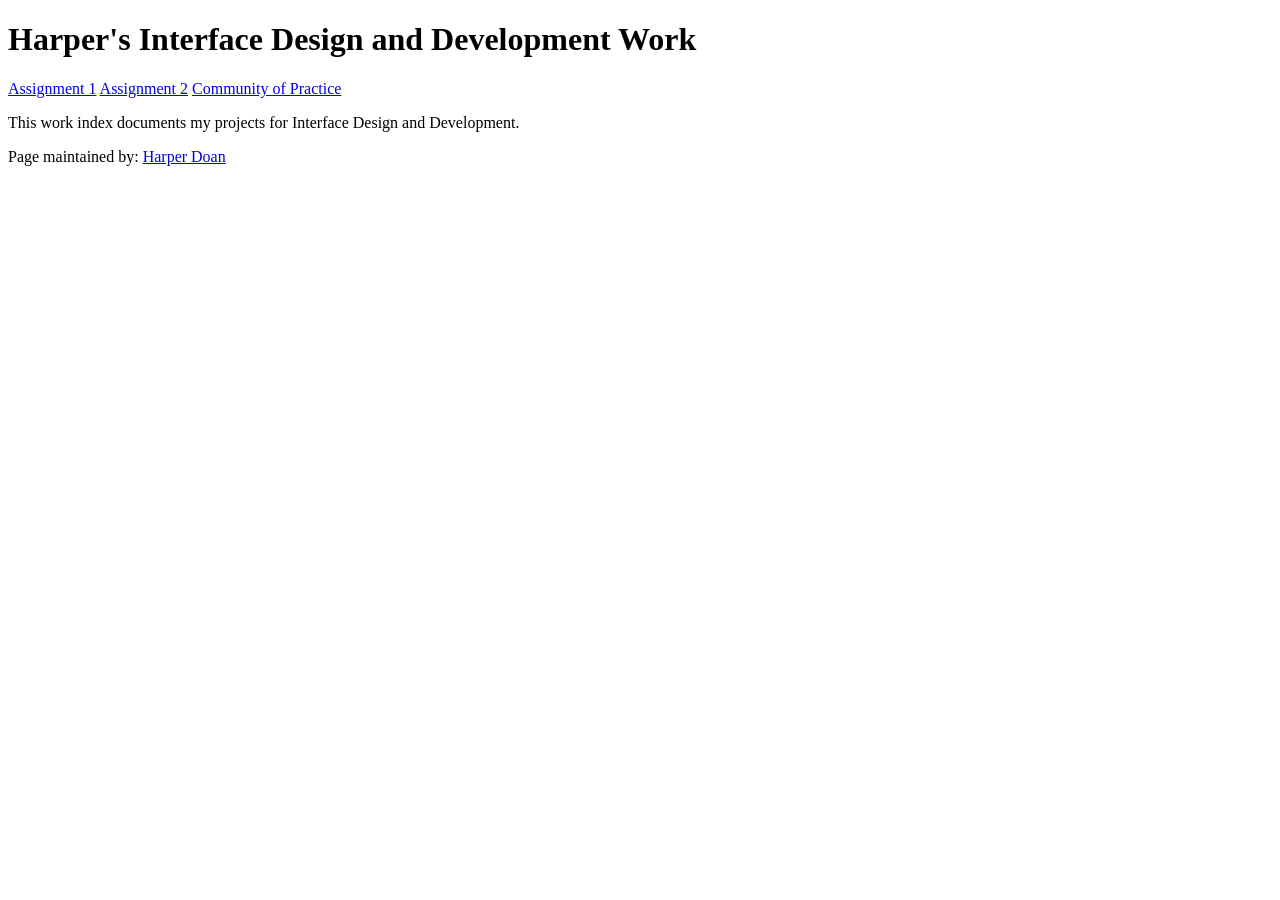
==== index.html @ db98fcb6 "Set up Assignment 2 page Added the Assignment 2 parallel prototype page and linked it from the work " ====
<!doctype html>
<html lang="en">
<head>
    <meta charset="UTF-8">
    <meta name="viewport"
          content="width=device-width, user-scalable=no, initial-scale=1.0, maximum-scale=1.0, minimum-scale=1.0">
    <meta http-equiv="X-UA-Compatible" content="ie=edge">

<!-- !!!!! -->
<!--    change this to refer to your specific page  -->
    <title>Harper's Work Index</title>

<!-- !!!!! -->
<!--  change this to your preferred icon  -->
    <!-- favicon was sourced from favicon.io but the original graphics are copyright 2020 Twitter, Inc
    and other contributors -->
    <!-- They are licensed under CC-BY 4.0 as linked below -->
    <!-- https://creativecommons.org/licenses/by/4.0/ -->
    <link rel="icon" type="image/png" href="./assets/icons/favicon.png">

    <link rel="stylesheet" href="reset.css">
    <link rel="stylesheet" href="style.css">
</head>
<body>

    <header>
<!-- !!!!! -->
<!--    change this to your preferred online name  -->
        <h1>Harper's Interface Design and Development Work</h1>
    </header>

    <div class="mainNavContainer">

        <nav>
            <a href="assignment1.html">Assignment 1</a>  
            <a href="assignment2.html">Assignment 2</a>
            <a href="https://au.miro.com/app/board/u3jVOf5JEwg=/?share_link_id=64603921437" target="_blank">Community of Practice</a>
        </nav>

        <main>
            <section id="intro-section">
                <p> This work index documents my projects for Interface Design and Development.</p>
            </section>
        </main>

        <!-- this is an empty element which helps with spacing -->
        <aside></aside>

    </div>

    <footer>
        <p>
<!-- !!!!! -->
<!--    change this to your preferred online name and update link to refer to your github page  -->
            Page maintained by:
            <a href="https://github.com/harperdoan" target="_blank">
            Harper Doan
            </a>
        </p>
    </footer>
</body>
</html>
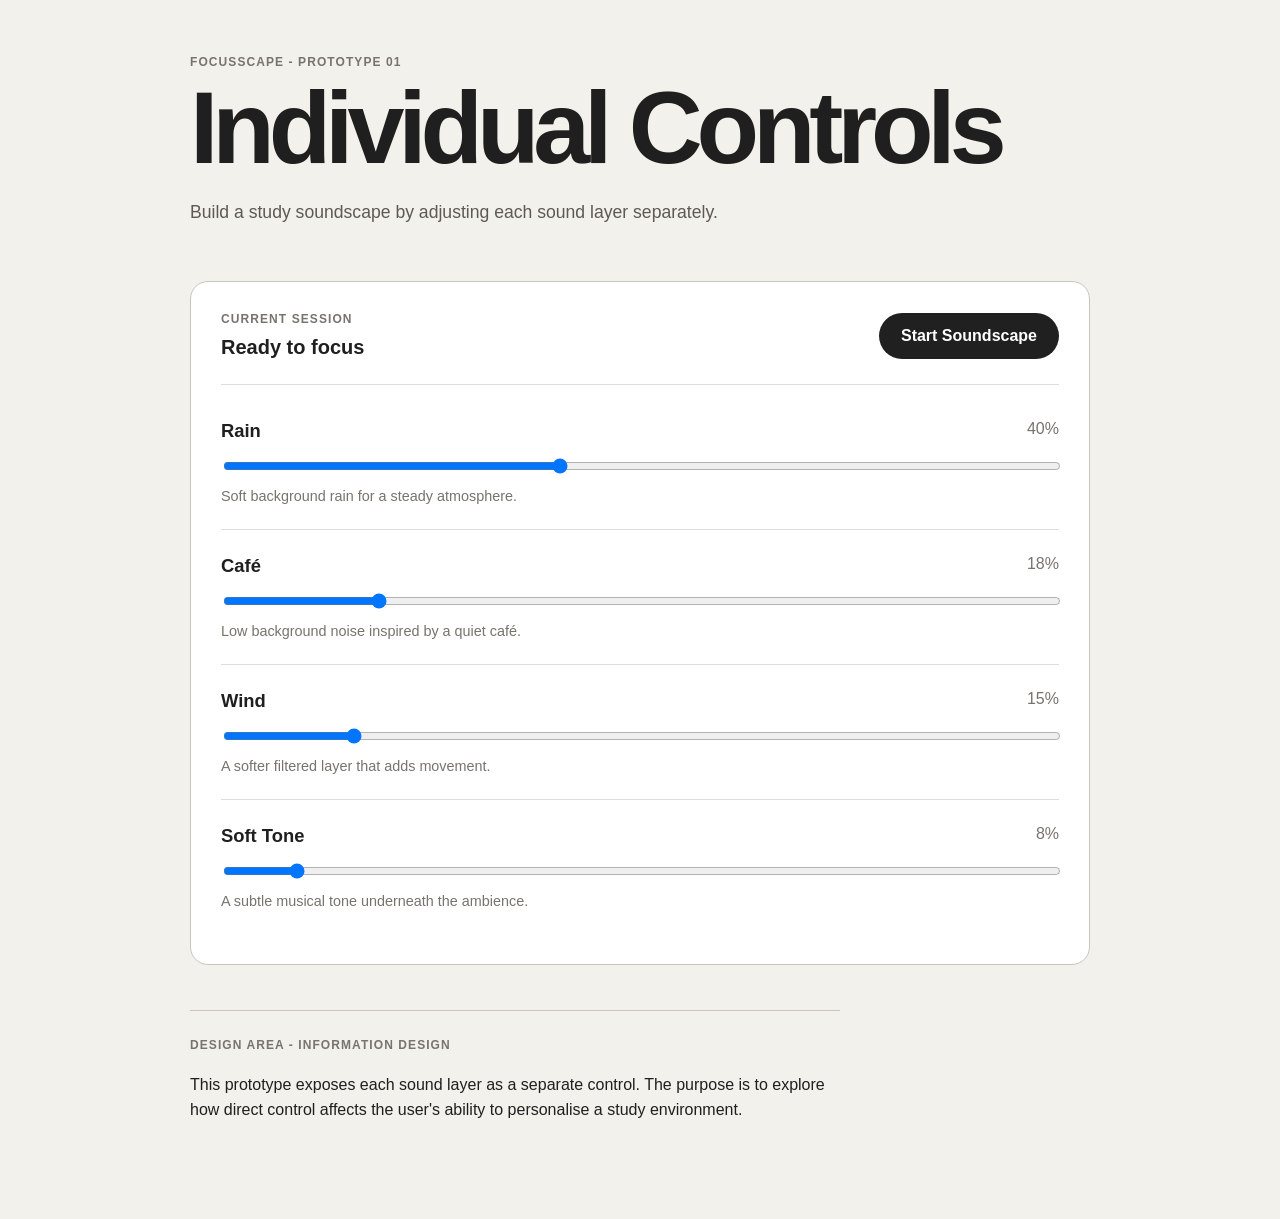
==== commit 6f645bfc: "Build Prototype 01 individual controls Created an interactive FocusScape prototype with separate con" ====
--- a/index.html
+++ b/index.html
@@ -1,62 +1,92 @@
-<!doctype html>
+<!DOCTYPE html>
 <html lang="en">
 <head>
     <meta charset="UTF-8">
-    <meta name="viewport"
-          content="width=device-width, user-scalable=no, initial-scale=1.0, maximum-scale=1.0, minimum-scale=1.0">
-    <meta http-equiv="X-UA-Compatible" content="ie=edge">
+    <meta name="viewport" content="width=device-width, initial-scale=1.0">
 
-<!-- !!!!! -->
-<!--    change this to refer to your specific page  -->
-    <title>Harper's Work Index</title>
+    <title>FocusScape | Individual Controls</title>
 
-<!-- !!!!! -->
-<!--  change this to your preferred icon  -->
-    <!-- favicon was sourced from favicon.io but the original graphics are copyright 2020 Twitter, Inc
-    and other contributors -->
-    <!-- They are licensed under CC-BY 4.0 as linked below -->
-    <!-- https://creativecommons.org/licenses/by/4.0/ -->
-    <link rel="icon" type="image/png" href="./assets/icons/favicon.png">
+    <link rel="icon" type="image/png" href="assets/icons/favicon.png">
+    <link rel="stylesheet" href="reset.css">
+    <link rel="stylesheet" href="prototype.css">
+</head>
 
-    <link rel="stylesheet" href="reset.css">
-    <link rel="stylesheet" href="style.css">
-</head>
 <body>
 
-    <header>
-<!-- !!!!! -->
-<!--    change this to your preferred online name  -->
-        <h1>Harper's Interface Design and Development Work</h1>
-    </header>
+    <main class="prototype">
 
-    <div class="mainNavContainer">
+        <header>
+            <p class="label">FocusScape - Prototype 01</p>
+            <h1>Individual Controls</h1>
+            <p class="intro">
+                Build a study soundscape by adjusting each sound layer separately.
+            </p>
+        </header>
 
-        <nav>
-            <a href="assignment1.html">Assignment 1</a>  
-            <a href="assignment2.html">Assignment 2</a>
-            <a href="https://au.miro.com/app/board/u3jVOf5JEwg=/?share_link_id=64603921437" target="_blank">Community of Practice</a>
-        </nav>
+        <section class="player">
 
-        <main>
-            <section id="intro-section">
-                <p> This work index documents my projects for Interface Design and Development.</p>
-            </section>
-        </main>
+            <div class="status-row">
+                <div>
+                    <p class="small-label">Current session</p>
+                    <p id="status">Ready to focus</p>
+                </div>
 
-        <!-- this is an empty element which helps with spacing -->
-        <aside></aside>
+                <button id="playButton">Start Soundscape</button>
+            </div>
 
-    </div>
+            <div class="controls">
 
-    <footer>
-        <p>
-<!-- !!!!! -->
-<!--    change this to your preferred online name and update link to refer to your github page  -->
-            Page maintained by:
-            <a href="https://github.com/harperdoan" target="_blank">
-            Harper Doan
-            </a>
-        </p>
-    </footer>
+                <div class="sound-control">
+                    <div class="control-heading">
+                        <label for="rain">Rain</label>
+                        <span id="rainValue">40%</span>
+                    </div>
+                    <input id="rain" type="range" min="0" max="100" value="40">
+                    <p>Soft background rain for a steady atmosphere.</p>
+                </div>
+
+                <div class="sound-control">
+                    <div class="control-heading">
+                        <label for="cafe">Café</label>
+                        <span id="cafeValue">18%</span>
+                    </div>
+                    <input id="cafe" type="range" min="0" max="100" value="18">
+                    <p>Low background noise inspired by a quiet café.</p>
+                </div>
+
+                <div class="sound-control">
+                    <div class="control-heading">
+                        <label for="wind">Wind</label>
+                        <span id="windValue">15%</span>
+                    </div>
+                    <input id="wind" type="range" min="0" max="100" value="15">
+                    <p>A softer filtered layer that adds movement.</p>
+                </div>
+
+                <div class="sound-control">
+                    <div class="control-heading">
+                        <label for="tone">Soft Tone</label>
+                        <span id="toneValue">8%</span>
+                    </div>
+                    <input id="tone" type="range" min="0" max="100" value="8">
+                    <p>A subtle musical tone underneath the ambience.</p>
+                </div>
+
+            </div>
+
+        </section>
+
+        <section class="prototype-note">
+            <p class="small-label">Design Area - Information Design</p>
+            <p>
+                This prototype exposes each sound layer as a separate control.
+                The purpose is to explore how direct control affects the user's
+                ability to personalise a study environment.
+            </p>
+        </section>
+
+    </main>
+
+    <script src="prototype.js"></script>
 </body>
 </html>
--- a/prototype.css
+++ b/prototype.css
@@ -0,0 +1,142 @@
+* {
+    box-sizing: border-box;
+}
+
+body {
+    margin: 0;
+    min-height: 100vh;
+    background: #f3f1eb;
+    color: #1f1f1f;
+    font-family: Arial, Helvetica, sans-serif;
+}
+
+.prototype {
+    width: min(900px, calc(100% - 40px));
+    margin: 0 auto;
+    padding: 55px 0 80px;
+}
+
+header {
+    margin-bottom: 55px;
+}
+
+.label,
+.small-label {
+    margin: 0 0 10px;
+    font-size: 0.75rem;
+    font-weight: 700;
+    letter-spacing: 0.09em;
+    text-transform: uppercase;
+    color: #77736d;
+}
+
+h1 {
+    margin: 0;
+    font-size: clamp(3rem, 8vw, 6.5rem);
+    line-height: 0.95;
+    letter-spacing: -0.06em;
+}
+
+.intro {
+    max-width: 580px;
+    margin-top: 22px;
+    font-size: 1.1rem;
+    line-height: 1.6;
+    color: #5d5954;
+}
+
+.player {
+    padding: 30px;
+    border: 1px solid #c9c5bc;
+    border-radius: 18px;
+    background: #ffffff;
+}
+
+.status-row {
+    display: flex;
+    align-items: center;
+    justify-content: space-between;
+    gap: 20px;
+    padding-bottom: 25px;
+    border-bottom: 1px solid #ddddda;
+}
+
+#status {
+    margin: 0;
+    font-size: 1.25rem;
+    font-weight: 700;
+}
+
+button {
+    border: 0;
+    border-radius: 100px;
+    padding: 14px 22px;
+    background: #202020;
+    color: white;
+    font: inherit;
+    font-weight: 700;
+    cursor: pointer;
+}
+
+button:hover {
+    opacity: 0.82;
+}
+
+.controls {
+    margin-top: 10px;
+}
+
+.sound-control {
+    padding: 25px 0;
+    border-bottom: 1px solid #ddddda;
+}
+
+.sound-control:last-child {
+    border-bottom: 0;
+}
+
+.control-heading {
+    display: flex;
+    justify-content: space-between;
+    gap: 20px;
+    margin-bottom: 14px;
+}
+
+.control-heading label {
+    font-size: 1.15rem;
+    font-weight: 700;
+}
+
+.control-heading span {
+    color: #77736d;
+}
+
+input[type="range"] {
+    width: 100%;
+    cursor: pointer;
+}
+
+.sound-control > p {
+    margin: 10px 0 0;
+    color: #77736d;
+    font-size: 0.9rem;
+}
+
+.prototype-note {
+    max-width: 650px;
+    margin-top: 45px;
+    padding-top: 25px;
+    border-top: 1px solid #c9c5bc;
+    line-height: 1.6;
+}
+
+@media (max-width: 600px) {
+    .status-row {
+        align-items: flex-start;
+        flex-direction: column;
+    }
+
+    button {
+        width: 100%;
+    }
+}
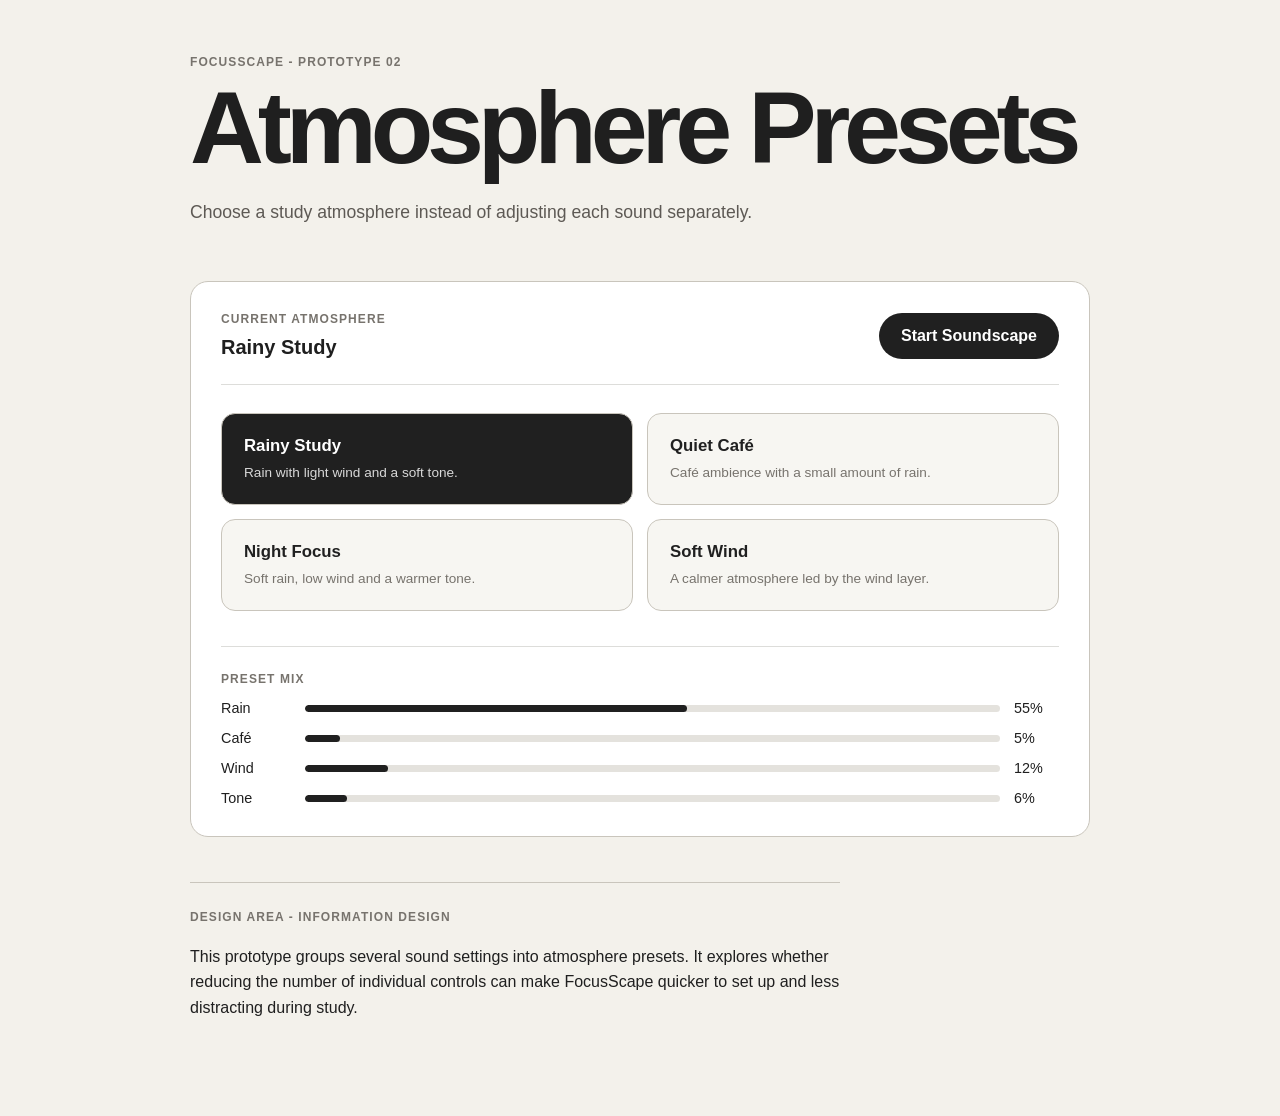
==== commit 782ee31b: "Build Prototype 02 atmosphere presets Explored preset-based controls as an alternative to adjusting " ====
--- a/index.html
+++ b/index.html
@@ -4,7 +4,7 @@
     <meta charset="UTF-8">
     <meta name="viewport" content="width=device-width, initial-scale=1.0">
 
-    <title>FocusScape | Individual Controls</title>
+    <title>FocusScape | Atmosphere Presets</title>
 
     <link rel="icon" type="image/png" href="assets/icons/favicon.png">
     <link rel="stylesheet" href="reset.css">
@@ -16,60 +16,106 @@
     <main class="prototype">
 
         <header>
-            <p class="label">FocusScape - Prototype 01</p>
-            <h1>Individual Controls</h1>
+            <p class="label">FocusScape - Prototype 02</p>
+
+            <h1>Atmosphere Presets</h1>
+
             <p class="intro">
-                Build a study soundscape by adjusting each sound layer separately.
+                Choose a study atmosphere instead of adjusting each sound separately.
             </p>
         </header>
 
         <section class="player">
 
             <div class="status-row">
+
                 <div>
-                    <p class="small-label">Current session</p>
-                    <p id="status">Ready to focus</p>
+                    <p class="small-label">Current atmosphere</p>
+                    <p id="status">Rainy Study</p>
                 </div>
 
-                <button id="playButton">Start Soundscape</button>
+                <button id="playButton">
+                    Start Soundscape
+                </button>
+
             </div>
 
-            <div class="controls">
+            <div class="preset-grid">
 
-                <div class="sound-control">
-                    <div class="control-heading">
-                        <label for="rain">Rain</label>
-                        <span id="rainValue">40%</span>
+                <button class="preset-button active" data-preset="rainy">
+                    <strong>Rainy Study</strong>
+                    <span>
+                        Rain with light wind and a soft tone.
+                    </span>
+                </button>
+
+                <button class="preset-button" data-preset="cafe">
+                    <strong>Quiet Café</strong>
+                    <span>
+                        Café ambience with a small amount of rain.
+                    </span>
+                </button>
+
+                <button class="preset-button" data-preset="night">
+                    <strong>Night Focus</strong>
+                    <span>
+                        Soft rain, low wind and a warmer tone.
+                    </span>
+                </button>
+
+                <button class="preset-button" data-preset="wind">
+                    <strong>Soft Wind</strong>
+                    <span>
+                        A calmer atmosphere led by the wind layer.
+                    </span>
+                </button>
+
+            </div>
+
+            <div class="mix-readout">
+
+                <p class="small-label">
+                    Preset mix
+                </p>
+
+                <div class="mix-row">
+                    <span>Rain</span>
+
+                    <div class="meter">
+                        <div id="rainMeter" class="meter-fill"></div>
                     </div>
-                    <input id="rain" type="range" min="0" max="100" value="40">
-                    <p>Soft background rain for a steady atmosphere.</p>
+
+                    <span id="rainValue">55%</span>
                 </div>
 
-                <div class="sound-control">
-                    <div class="control-heading">
-                        <label for="cafe">Café</label>
-                        <span id="cafeValue">18%</span>
+                <div class="mix-row">
+                    <span>Café</span>
+
+                    <div class="meter">
+                        <div id="cafeMeter" class="meter-fill"></div>
                     </div>
-                    <input id="cafe" type="range" min="0" max="100" value="18">
-                    <p>Low background noise inspired by a quiet café.</p>
+
+                    <span id="cafeValue">5%</span>
                 </div>
 
-                <div class="sound-control">
-                    <div class="control-heading">
-                        <label for="wind">Wind</label>
-                        <span id="windValue">15%</span>
+                <div class="mix-row">
+                    <span>Wind</span>
+
+                    <div class="meter">
+                        <div id="windMeter" class="meter-fill"></div>
                     </div>
-                    <input id="wind" type="range" min="0" max="100" value="15">
-                    <p>A softer filtered layer that adds movement.</p>
+
+                    <span id="windValue">12%</span>
                 </div>
 
-                <div class="sound-control">
-                    <div class="control-heading">
-                        <label for="tone">Soft Tone</label>
-                        <span id="toneValue">8%</span>
+                <div class="mix-row">
+                    <span>Tone</span>
+
+                    <div class="meter">
+                        <div id="toneMeter" class="meter-fill"></div>
                     </div>
-                    <input id="tone" type="range" min="0" max="100" value="8">
-                    <p>A subtle musical tone underneath the ambience.</p>
+
+                    <span id="toneValue">6%</span>
                 </div>
 
             </div>
@@ -77,16 +123,22 @@
         </section>
 
         <section class="prototype-note">
-            <p class="small-label">Design Area - Information Design</p>
+
+            <p class="small-label">
+                Design Area - Information Design
+            </p>
+
             <p>
-                This prototype exposes each sound layer as a separate control.
-                The purpose is to explore how direct control affects the user's
-                ability to personalise a study environment.
+                This prototype groups several sound settings into atmosphere presets.
+                It explores whether reducing the number of individual controls can make
+                FocusScape quicker to set up and less distracting during study.
             </p>
+
         </section>
 
     </main>
 
     <script src="prototype.js"></script>
+
 </body>
 </html>
--- a/prototype.css
+++ b/prototype.css
@@ -69,57 +69,92 @@
 
 button {
     border: 0;
-    border-radius: 100px;
-    padding: 14px 22px;
-    background: #202020;
-    color: white;
     font: inherit;
-    font-weight: 700;
     cursor: pointer;
 }
 
-button:hover {
+#playButton {
+    padding: 14px 22px;
+    border-radius: 100px;
+    background: #202020;
+    color: #ffffff;
+    font-weight: 700;
+}
+
+#playButton:hover {
     opacity: 0.82;
 }
 
-.controls {
-    margin-top: 10px;
+.preset-grid {
+    display: grid;
+    grid-template-columns: repeat(2, 1fr);
+    gap: 14px;
+    margin-top: 28px;
 }
 
-.sound-control {
-    padding: 25px 0;
-    border-bottom: 1px solid #ddddda;
+.preset-button {
+    display: flex;
+    flex-direction: column;
+    align-items: flex-start;
+    gap: 7px;
+    padding: 22px;
+    border: 1px solid #c9c5bc;
+    border-radius: 14px;
+    background: #f7f6f2;
+    color: #202020;
+    text-align: left;
 }
 
-.sound-control:last-child {
-    border-bottom: 0;
+.preset-button strong {
+    font-size: 1.05rem;
 }
 
-.control-heading {
-    display: flex;
-    justify-content: space-between;
-    gap: 20px;
-    margin-bottom: 14px;
+.preset-button span {
+    color: #77736d;
+    font-size: 0.85rem;
+    line-height: 1.4;
 }
 
-.control-heading label {
-    font-size: 1.15rem;
-    font-weight: 700;
+.preset-button:hover {
+    background: #eceae4;
 }
 
-.control-heading span {
-    color: #77736d;
+.preset-button.active {
+    background: #202020;
+    color: #ffffff;
 }
 
-input[type="range"] {
-    width: 100%;
-    cursor: pointer;
+.preset-button.active span {
+    color: #d8d8d8;
 }
 
-.sound-control > p {
-    margin: 10px 0 0;
-    color: #77736d;
+.mix-readout {
+    margin-top: 35px;
+    padding-top: 25px;
+    border-top: 1px solid #ddddda;
+}
+
+.mix-row {
+    display: grid;
+    grid-template-columns: 70px 1fr 45px;
+    align-items: center;
+    gap: 14px;
+    margin-top: 14px;
     font-size: 0.9rem;
+}
+
+.meter {
+    height: 7px;
+    overflow: hidden;
+    border-radius: 20px;
+    background: #e4e2dd;
+}
+
+.meter-fill {
+    height: 100%;
+    border-radius: 20px;
+    background: #202020;
+    transition: width 0.3s ease;
 }
 
 .prototype-note {
@@ -131,12 +166,21 @@
 }
 
 @media (max-width: 600px) {
+
     .status-row {
         align-items: flex-start;
         flex-direction: column;
     }
 
-    button {
+    #playButton {
         width: 100%;
     }
+
+    .preset-grid {
+        grid-template-columns: 1fr;
+    }
+
+    .mix-row {
+        grid-template-columns: 55px 1fr 40px;
+    }
 }
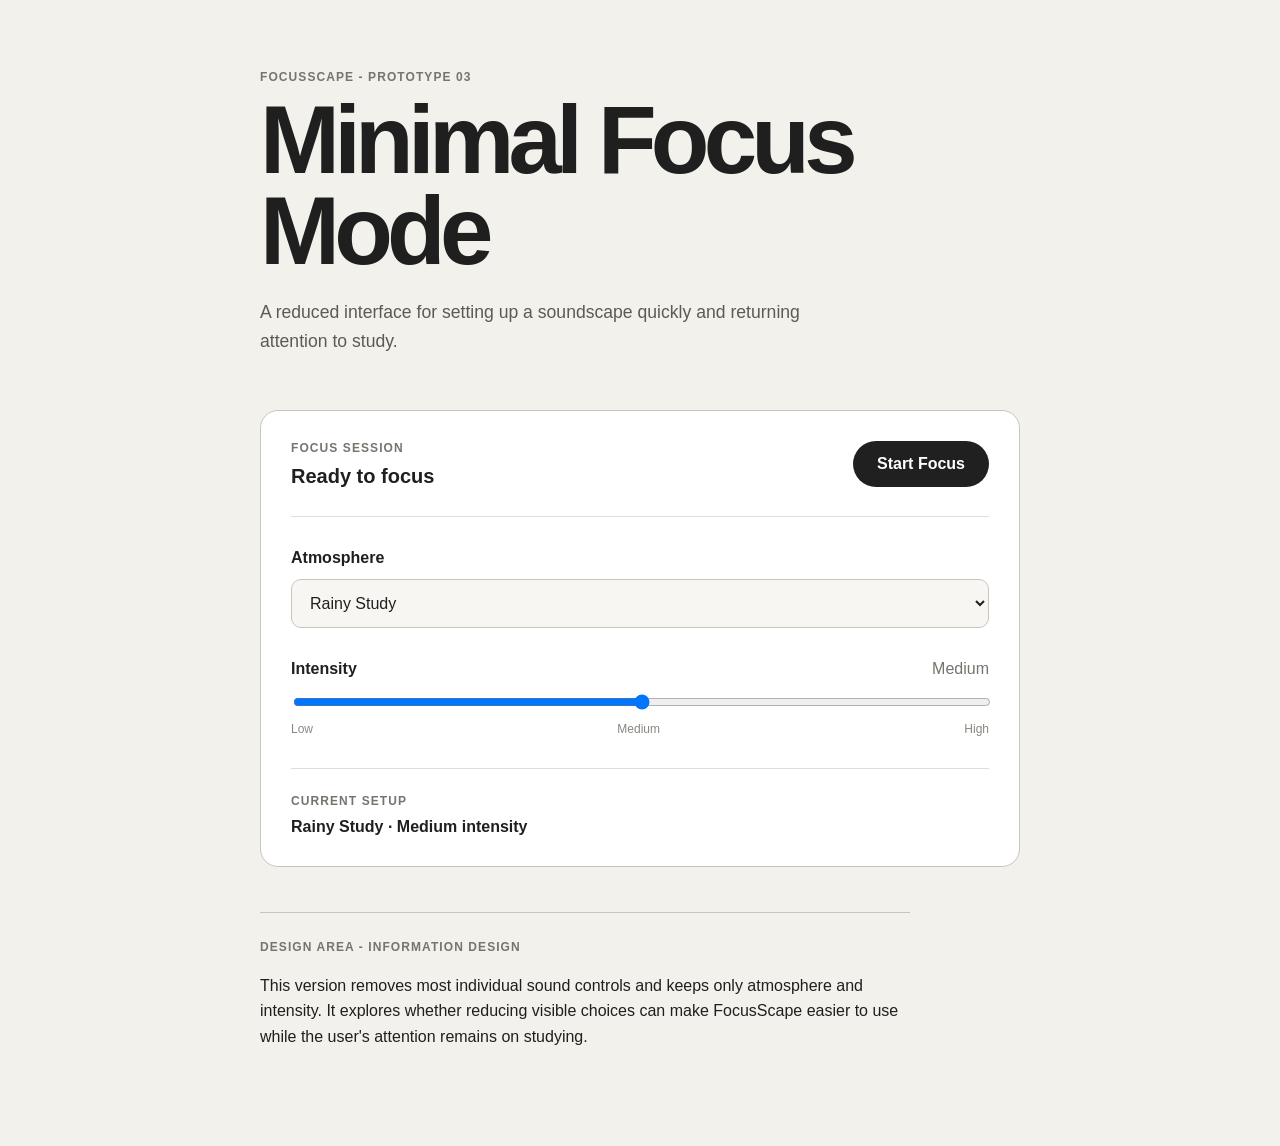
==== commit 3d37c593: "Build Prototype 03 minimal focus mode Explored a reduced interface with only atmosphere and intensit" ====
--- a/index.html
+++ b/index.html
@@ -4,7 +4,7 @@
     <meta charset="UTF-8">
     <meta name="viewport" content="width=device-width, initial-scale=1.0">
 
-    <title>FocusScape | Atmosphere Presets</title>
+    <title>FocusScape | Minimal Focus Mode</title>
 
     <link rel="icon" type="image/png" href="assets/icons/favicon.png">
     <link rel="stylesheet" href="reset.css">
@@ -16,111 +16,96 @@
     <main class="prototype">
 
         <header>
-            <p class="label">FocusScape - Prototype 02</p>
+            <p class="label">FocusScape - Prototype 03</p>
 
-            <h1>Atmosphere Presets</h1>
+            <h1>Minimal Focus Mode</h1>
 
             <p class="intro">
-                Choose a study atmosphere instead of adjusting each sound separately.
+                A reduced interface for setting up a soundscape quickly and
+                returning attention to study.
             </p>
         </header>
 
+
         <section class="player">
 
-            <div class="status-row">
+            <div class="session-status">
 
                 <div>
-                    <p class="small-label">Current atmosphere</p>
-                    <p id="status">Rainy Study</p>
+                    <p class="small-label">Focus session</p>
+                    <p id="status">Ready to focus</p>
                 </div>
 
                 <button id="playButton">
-                    Start Soundscape
+                    Start Focus
                 </button>
 
             </div>
 
-            <div class="preset-grid">
 
-                <button class="preset-button active" data-preset="rainy">
-                    <strong>Rainy Study</strong>
-                    <span>
-                        Rain with light wind and a soft tone.
-                    </span>
-                </button>
+            <div class="minimal-controls">
 
-                <button class="preset-button" data-preset="cafe">
-                    <strong>Quiet Café</strong>
-                    <span>
-                        Café ambience with a small amount of rain.
-                    </span>
-                </button>
+                <div class="control-group">
 
-                <button class="preset-button" data-preset="night">
-                    <strong>Night Focus</strong>
-                    <span>
-                        Soft rain, low wind and a warmer tone.
-                    </span>
-                </button>
+                    <label for="atmosphere">
+                        Atmosphere
+                    </label>
 
-                <button class="preset-button" data-preset="wind">
-                    <strong>Soft Wind</strong>
-                    <span>
-                        A calmer atmosphere led by the wind layer.
-                    </span>
-                </button>
+                    <select id="atmosphere">
+                        <option value="rainy">Rainy Study</option>
+                        <option value="cafe">Quiet Café</option>
+                        <option value="wind">Soft Wind</option>
+                    </select>
 
-            </div>
+                </div>
 
-            <div class="mix-readout">
 
-                <p class="small-label">
-                    Preset mix
-                </p>
+                <div class="control-group">
 
-                <div class="mix-row">
-                    <span>Rain</span>
+                    <div class="control-heading">
+                        <label for="intensity">
+                            Intensity
+                        </label>
 
-                    <div class="meter">
-                        <div id="rainMeter" class="meter-fill"></div>
+                        <span id="intensityValue">
+                            Medium
+                        </span>
                     </div>
 
-                    <span id="rainValue">55%</span>
-                </div>
+                    <input
+                        id="intensity"
+                        type="range"
+                        min="1"
+                        max="3"
+                        value="2"
+                        step="1"
+                    >
 
-                <div class="mix-row">
-                    <span>Café</span>
-
-                    <div class="meter">
-                        <div id="cafeMeter" class="meter-fill"></div>
+                    <div class="range-labels">
+                        <span>Low</span>
+                        <span>Medium</span>
+                        <span>High</span>
                     </div>
 
-                    <span id="cafeValue">5%</span>
-                </div>
-
-                <div class="mix-row">
-                    <span>Wind</span>
-
-                    <div class="meter">
-                        <div id="windMeter" class="meter-fill"></div>
-                    </div>
-
-                    <span id="windValue">12%</span>
-                </div>
-
-                <div class="mix-row">
-                    <span>Tone</span>
-
-                    <div class="meter">
-                        <div id="toneMeter" class="meter-fill"></div>
-                    </div>
-
-                    <span id="toneValue">6%</span>
                 </div>
 
             </div>
 
+
+            <div class="summary">
+
+                <p class="small-label">
+                    Current setup
+                </p>
+
+                <p id="setupSummary">
+                    Rainy Study · Medium intensity
+                </p>
+
+            </div>
+
         </section>
+
 
         <section class="prototype-note">
 
@@ -129,15 +114,17 @@
             </p>
 
             <p>
-                This prototype groups several sound settings into atmosphere presets.
-                It explores whether reducing the number of individual controls can make
-                FocusScape quicker to set up and less distracting during study.
+                This version removes most individual sound controls and keeps
+                only atmosphere and intensity. It explores whether reducing
+                visible choices can make FocusScape easier to use while the
+                user's attention remains on studying.
             </p>
 
         </section>
 
     </main>
 
+
     <script src="prototype.js"></script>
 
 </body>
--- a/prototype.css
+++ b/prototype.css
@@ -11,9 +11,9 @@
 }
 
 .prototype {
-    width: min(900px, calc(100% - 40px));
+    width: min(760px, calc(100% - 40px));
     margin: 0 auto;
-    padding: 55px 0 80px;
+    padding: 70px 0 80px;
 }
 
 header {
@@ -32,7 +32,8 @@
 
 h1 {
     margin: 0;
-    font-size: clamp(3rem, 8vw, 6.5rem);
+    max-width: 700px;
+    font-size: clamp(3rem, 8vw, 6rem);
     line-height: 0.95;
     letter-spacing: -0.06em;
 }
@@ -52,12 +53,12 @@
     background: #ffffff;
 }
 
-.status-row {
+.session-status {
     display: flex;
     align-items: center;
     justify-content: space-between;
     gap: 20px;
-    padding-bottom: 25px;
+    padding-bottom: 28px;
     border-bottom: 1px solid #ddddda;
 }
 
@@ -67,14 +68,19 @@
     font-weight: 700;
 }
 
+button,
+select,
+input {
+    font: inherit;
+}
+
 button {
     border: 0;
-    font: inherit;
     cursor: pointer;
 }
 
 #playButton {
-    padding: 14px 22px;
+    padding: 14px 24px;
     border-radius: 100px;
     background: #202020;
     color: #ffffff;
@@ -85,76 +91,61 @@
     opacity: 0.82;
 }
 
-.preset-grid {
+.minimal-controls {
     display: grid;
-    grid-template-columns: repeat(2, 1fr);
-    gap: 14px;
-    margin-top: 28px;
+    gap: 32px;
+    padding: 32px 0;
 }
 
-.preset-button {
-    display: flex;
-    flex-direction: column;
-    align-items: flex-start;
-    gap: 7px;
-    padding: 22px;
+.control-group > label,
+.control-heading label {
+    font-size: 1rem;
+    font-weight: 700;
+}
+
+select {
+    width: 100%;
+    margin-top: 12px;
+    padding: 14px;
     border: 1px solid #c9c5bc;
-    border-radius: 14px;
+    border-radius: 10px;
     background: #f7f6f2;
     color: #202020;
-    text-align: left;
 }
 
-.preset-button strong {
-    font-size: 1.05rem;
+.control-heading {
+    display: flex;
+    justify-content: space-between;
+    gap: 20px;
+    margin-bottom: 14px;
 }
 
-.preset-button span {
+#intensityValue {
     color: #77736d;
-    font-size: 0.85rem;
-    line-height: 1.4;
 }
 
-.preset-button:hover {
-    background: #eceae4;
+input[type="range"] {
+    width: 100%;
+    cursor: pointer;
 }
 
-.preset-button.active {
-    background: #202020;
-    color: #ffffff;
+.range-labels {
+    display: flex;
+    justify-content: space-between;
+    margin-top: 8px;
+    font-size: 0.75rem;
+    color: #8b8780;
 }
 
-.preset-button.active span {
-    color: #d8d8d8;
-}
-
-.mix-readout {
-    margin-top: 35px;
+.summary {
     padding-top: 25px;
     border-top: 1px solid #ddddda;
 }
 
-.mix-row {
-    display: grid;
-    grid-template-columns: 70px 1fr 45px;
-    align-items: center;
-    gap: 14px;
-    margin-top: 14px;
-    font-size: 0.9rem;
-}
-
-.meter {
-    height: 7px;
-    overflow: hidden;
-    border-radius: 20px;
-    background: #e4e2dd;
-}
-
-.meter-fill {
-    height: 100%;
-    border-radius: 20px;
-    background: #202020;
-    transition: width 0.3s ease;
+#setupSummary {
+    margin: 0;
+    font-size: 1rem;
+    font-weight: 700;
 }
 
 .prototype-note {
@@ -167,7 +158,11 @@
 
 @media (max-width: 600px) {
 
-    .status-row {
+    .prototype {
+        padding-top: 45px;
+    }
+
+    .session-status {
         align-items: flex-start;
         flex-direction: column;
     }
@@ -175,12 +170,4 @@
     #playButton {
         width: 100%;
     }
-
-    .preset-grid {
-        grid-template-columns: 1fr;
-    }
-
-    .mix-row {
-        grid-template-columns: 55px 1fr 40px;
-    }
 }
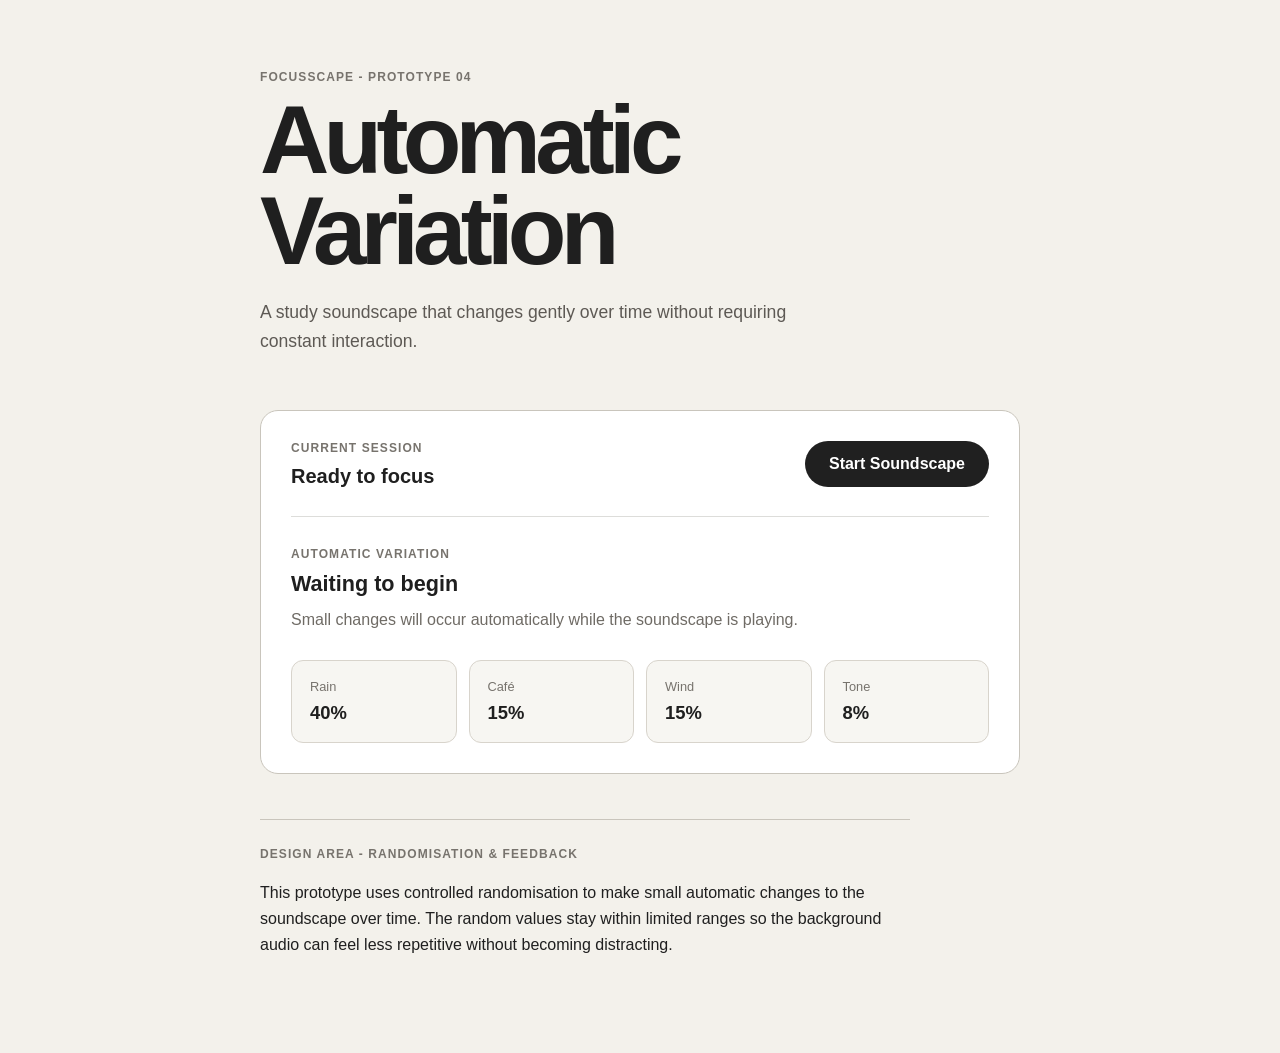
==== commit 8d6b2a49: "Build Prototype 04 automatic variation Explored controlled automatic sound changes using Math.random" ====
--- a/index.html
+++ b/index.html
@@ -4,7 +4,7 @@
     <meta charset="UTF-8">
     <meta name="viewport" content="width=device-width, initial-scale=1.0">
 
-    <title>FocusScape | Minimal Focus Mode</title>
+    <title>FocusScape | Automatic Variation</title>
 
     <link rel="icon" type="image/png" href="assets/icons/favicon.png">
     <link rel="stylesheet" href="reset.css">
@@ -16,13 +16,13 @@
     <main class="prototype">
 
         <header>
-            <p class="label">FocusScape - Prototype 03</p>
+            <p class="label">FocusScape - Prototype 04</p>
 
-            <h1>Minimal Focus Mode</h1>
+            <h1>Automatic Variation</h1>
 
             <p class="intro">
-                A reduced interface for setting up a soundscape quickly and
-                returning attention to study.
+                A study soundscape that changes gently over time without
+                requiring constant interaction.
             </p>
         </header>
 
@@ -32,75 +32,54 @@
             <div class="session-status">
 
                 <div>
-                    <p class="small-label">Focus session</p>
+                    <p class="small-label">Current session</p>
                     <p id="status">Ready to focus</p>
                 </div>
 
                 <button id="playButton">
-                    Start Focus
+                    Start Soundscape
                 </button>
 
             </div>
 
 
-            <div class="minimal-controls">
+            <div class="variation-panel">
 
-                <div class="control-group">
+                <p class="small-label">
+                    Automatic variation
+                </p>
 
-                    <label for="atmosphere">
-                        Atmosphere
-                    </label>
+                <p class="variation-title" id="variationTitle">
+                    Waiting to begin
+                </p>
 
-                    <select id="atmosphere">
-                        <option value="rainy">Rainy Study</option>
-                        <option value="cafe">Quiet Café</option>
-                        <option value="wind">Soft Wind</option>
-                    </select>
+                <p class="variation-text" id="variationText">
+                    Small changes will occur automatically while the soundscape is playing.
+                </p>
 
-                </div>
+                <div class="mix-grid">
 
-
-                <div class="control-group">
-
-                    <div class="control-heading">
-                        <label for="intensity">
-                            Intensity
-                        </label>
-
-                        <span id="intensityValue">
-                            Medium
-                        </span>
+                    <div class="mix-item">
+                        <span>Rain</span>
+                        <strong id="rainValue">40%</strong>
                     </div>
 
-                    <input
-                        id="intensity"
-                        type="range"
-                        min="1"
-                        max="3"
-                        value="2"
-                        step="1"
-                    >
+                    <div class="mix-item">
+                        <span>Café</span>
+                        <strong id="cafeValue">15%</strong>
+                    </div>
 
-                    <div class="range-labels">
-                        <span>Low</span>
-                        <span>Medium</span>
-                        <span>High</span>
+                    <div class="mix-item">
+                        <span>Wind</span>
+                        <strong id="windValue">15%</strong>
+                    </div>
+
+                    <div class="mix-item">
+                        <span>Tone</span>
+                        <strong id="toneValue">8%</strong>
                     </div>
 
                 </div>
-
-            </div>
-
-
-            <div class="summary">
-
-                <p class="small-label">
-                    Current setup
-                </p>
-
-                <p id="setupSummary">
-                    Rainy Study · Medium intensity
-                </p>
 
             </div>
 
@@ -110,14 +89,14 @@
         <section class="prototype-note">
 
             <p class="small-label">
-                Design Area - Information Design
+                Design Area - Randomisation & Feedback
             </p>
 
             <p>
-                This version removes most individual sound controls and keeps
-                only atmosphere and intensity. It explores whether reducing
-                visible choices can make FocusScape easier to use while the
-                user's attention remains on studying.
+                This prototype uses controlled randomisation to make small
+                automatic changes to the soundscape over time. The random
+                values stay within limited ranges so the background audio can
+                feel less repetitive without becoming distracting.
             </p>
 
         </section>
--- a/prototype.css
+++ b/prototype.css
@@ -68,14 +68,9 @@
     font-weight: 700;
 }
 
-button,
-select,
-input {
-    font: inherit;
-}
-
 button {
     border: 0;
+    font: inherit;
     cursor: pointer;
 }
 
@@ -91,61 +86,46 @@
     opacity: 0.82;
 }
 
-.minimal-controls {
-    display: grid;
-    gap: 32px;
-    padding: 32px 0;
+.variation-panel {
+    padding-top: 30px;
 }
 
-.control-group > label,
-.control-heading label {
-    font-size: 1rem;
+.variation-title {
+    margin: 0;
+    font-size: 1.35rem;
     font-weight: 700;
 }
 
-select {
-    width: 100%;
-    margin-top: 12px;
-    padding: 14px;
-    border: 1px solid #c9c5bc;
-    border-radius: 10px;
-    background: #f7f6f2;
-    color: #202020;
+.variation-text {
+    max-width: 560px;
+    margin: 10px 0 0;
+    color: #6f6b65;
+    line-height: 1.6;
 }
 
-.control-heading {
-    display: flex;
-    justify-content: space-between;
-    gap: 20px;
-    margin-bottom: 14px;
+.mix-grid {
+    display: grid;
+    grid-template-columns: repeat(4, 1fr);
+    gap: 12px;
+    margin-top: 28px;
 }
 
-#intensityValue {
-    color: #77736d;
+.mix-item {
+    padding: 18px;
+    border: 1px solid #d8d4cc;
+    border-radius: 12px;
+    background: #f7f6f2;
 }
 
-input[type="range"] {
-    width: 100%;
-    cursor: pointer;
+.mix-item span {
+    display: block;
+    margin-bottom: 8px;
+    color: #77736d;
+    font-size: 0.8rem;
 }
 
-.range-labels {
-    display: flex;
-    justify-content: space-between;
-    margin-top: 8px;
-    font-size: 0.75rem;
-    color: #8b8780;
-}
-
-.summary {
-    padding-top: 25px;
-    border-top: 1px solid #ddddda;
-}
-
-#setupSummary {
-    margin: 0;
-    font-size: 1rem;
-    font-weight: 700;
+.mix-item strong {
+    font-size: 1.15rem;
 }
 
 .prototype-note {
@@ -170,4 +150,8 @@
     #playButton {
         width: 100%;
     }
+
+    .mix-grid {
+        grid-template-columns: repeat(2, 1fr);
+    }
 }
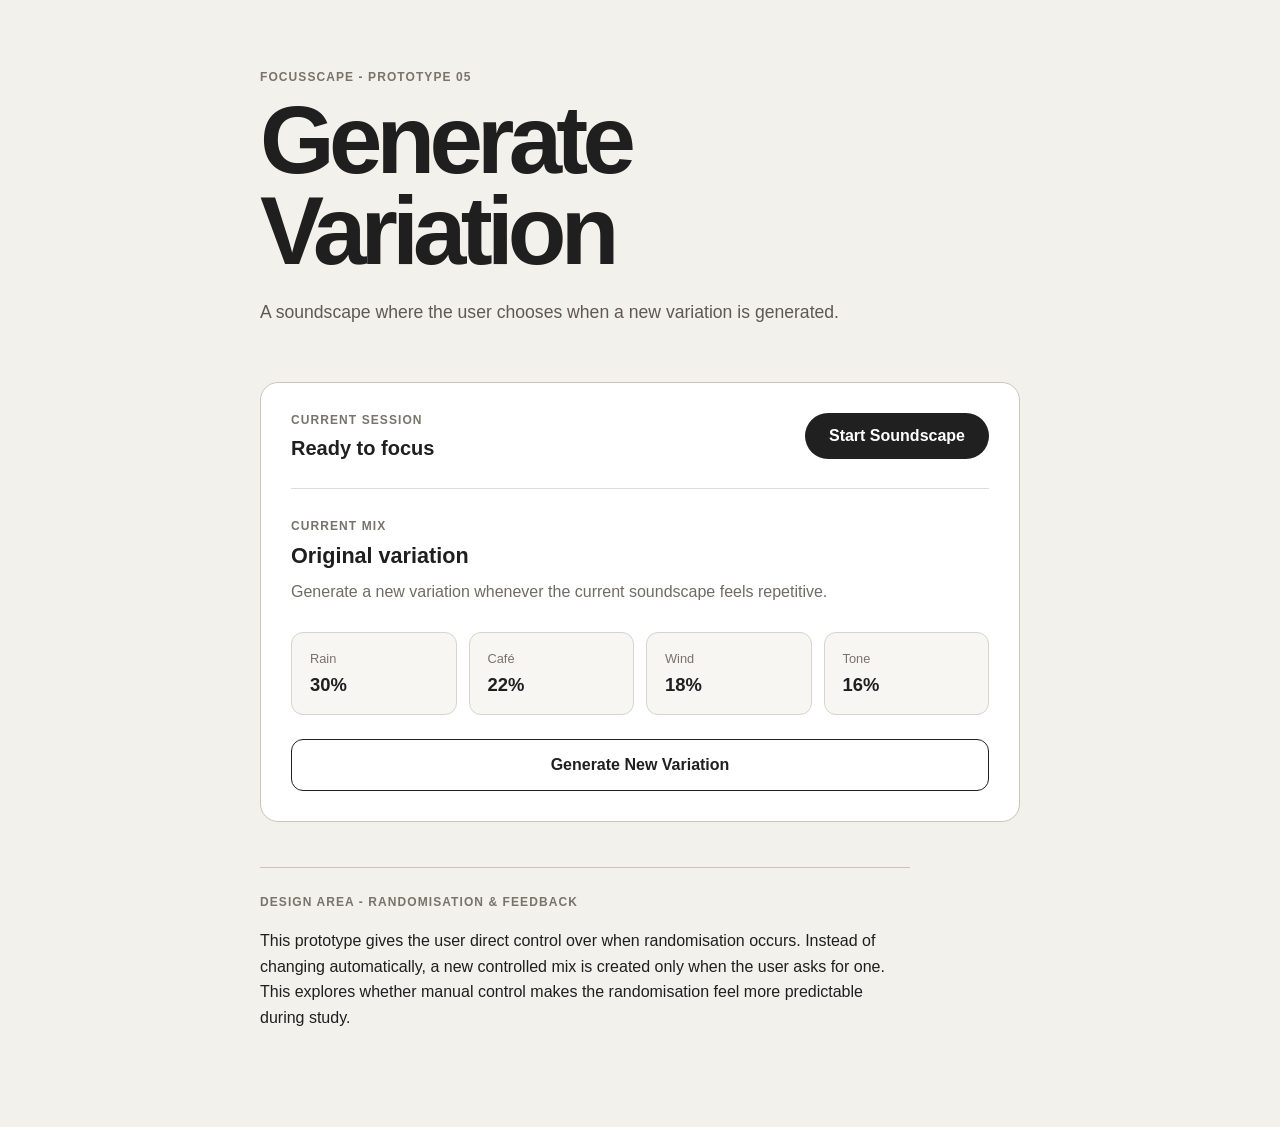
==== commit d0b820c7: "Build Prototype 05 generate variation Explored user-triggered random sound variations using Math.ran" ====
--- a/index.html
+++ b/index.html
@@ -4,7 +4,7 @@
     <meta charset="UTF-8">
     <meta name="viewport" content="width=device-width, initial-scale=1.0">
 
-    <title>FocusScape | Automatic Variation</title>
+    <title>FocusScape | Generate Variation</title>
 
     <link rel="icon" type="image/png" href="assets/icons/favicon.png">
     <link rel="stylesheet" href="reset.css">
@@ -16,13 +16,12 @@
     <main class="prototype">
 
         <header>
-            <p class="label">FocusScape - Prototype 04</p>
+            <p class="label">FocusScape - Prototype 05</p>
 
-            <h1>Automatic Variation</h1>
+            <h1>Generate Variation</h1>
 
             <p class="intro">
-                A study soundscape that changes gently over time without
-                requiring constant interaction.
+                A soundscape where the user chooses when a new variation is generated.
             </p>
         </header>
 
@@ -46,16 +45,17 @@
             <div class="variation-panel">
 
                 <p class="small-label">
-                    Automatic variation
+                    Current mix
                 </p>
 
                 <p class="variation-title" id="variationTitle">
-                    Waiting to begin
+                    Original variation
                 </p>
 
                 <p class="variation-text" id="variationText">
-                    Small changes will occur automatically while the soundscape is playing.
+                    Generate a new variation whenever the current soundscape feels repetitive.
                 </p>
+
 
                 <div class="mix-grid">
 
@@ -81,6 +81,11 @@
 
                 </div>
 
+
+                <button id="generateButton">
+                    Generate New Variation
+                </button>
+
             </div>
 
         </section>
@@ -93,10 +98,10 @@
             </p>
 
             <p>
-                This prototype uses controlled randomisation to make small
-                automatic changes to the soundscape over time. The random
-                values stay within limited ranges so the background audio can
-                feel less repetitive without becoming distracting.
+                This prototype gives the user direct control over when randomisation
+                occurs. Instead of changing automatically, a new controlled mix is
+                created only when the user asks for one. This explores whether manual
+                control makes the randomisation feel more predictable during study.
             </p>
 
         </section>
--- a/prototype.css
+++ b/prototype.css
@@ -128,6 +128,22 @@
     font-size: 1.15rem;
 }
 
+#generateButton {
+    width: 100%;
+    margin-top: 24px;
+    padding: 16px 20px;
+    border: 1px solid #202020;
+    border-radius: 12px;
+    background: #ffffff;
+    color: #202020;
+    font-weight: 700;
+}
+
+#generateButton:hover {
+    background: #202020;
+    color: #ffffff;
+}
+
 .prototype-note {
     max-width: 650px;
     margin-top: 45px;
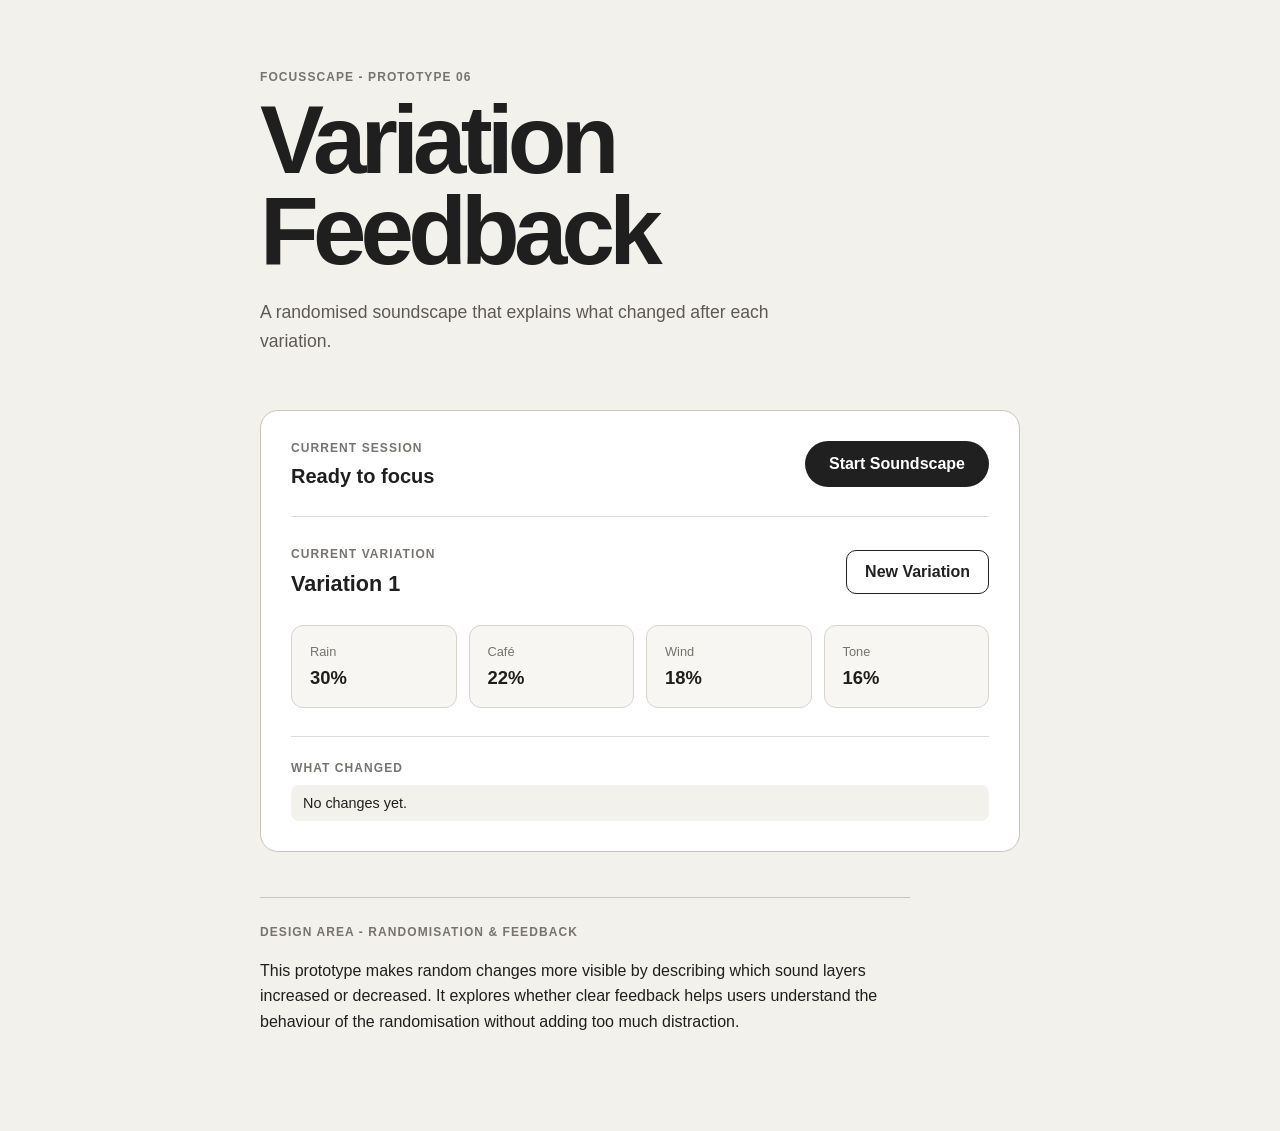
==== commit 93c60fdc: "Build Prototype 06 variation feedback Explored visible feedback for random soundscape changes." ====
--- a/index.html
+++ b/index.html
@@ -4,7 +4,7 @@
     <meta charset="UTF-8">
     <meta name="viewport" content="width=device-width, initial-scale=1.0">
 
-    <title>FocusScape | Generate Variation</title>
+    <title>FocusScape | Variation Feedback</title>
 
     <link rel="icon" type="image/png" href="assets/icons/favicon.png">
     <link rel="stylesheet" href="reset.css">
@@ -16,12 +16,12 @@
     <main class="prototype">
 
         <header>
-            <p class="label">FocusScape - Prototype 05</p>
+            <p class="label">FocusScape - Prototype 06</p>
 
-            <h1>Generate Variation</h1>
+            <h1>Variation Feedback</h1>
 
             <p class="intro">
-                A soundscape where the user chooses when a new variation is generated.
+                A randomised soundscape that explains what changed after each variation.
             </p>
         </header>
 
@@ -44,47 +44,58 @@
 
             <div class="variation-panel">
 
-                <p class="small-label">
-                    Current mix
-                </p>
+                <div class="variation-heading">
 
-                <p class="variation-title" id="variationTitle">
-                    Original variation
-                </p>
+                    <div>
+                        <p class="small-label">Current variation</p>
+                        <p class="variation-title" id="variationTitle">
+                            Variation 1
+                        </p>
+                    </div>
 
-                <p class="variation-text" id="variationText">
-                    Generate a new variation whenever the current soundscape feels repetitive.
-                </p>
+                    <button id="generateButton">
+                        New Variation
+                    </button>
+
+                </div>
 
 
                 <div class="mix-grid">
 
                     <div class="mix-item">
                         <span>Rain</span>
-                        <strong id="rainValue">40%</strong>
+                        <strong id="rainValue">30%</strong>
                     </div>
 
                     <div class="mix-item">
                         <span>Café</span>
-                        <strong id="cafeValue">15%</strong>
+                        <strong id="cafeValue">22%</strong>
                     </div>
 
                     <div class="mix-item">
                         <span>Wind</span>
-                        <strong id="windValue">15%</strong>
+                        <strong id="windValue">18%</strong>
                     </div>
 
                     <div class="mix-item">
                         <span>Tone</span>
-                        <strong id="toneValue">8%</strong>
+                        <strong id="toneValue">16%</strong>
                     </div>
 
                 </div>
 
 
-                <button id="generateButton">
-                    Generate New Variation
-                </button>
+                <div class="feedback">
+
+                    <p class="small-label">
+                        What changed
+                    </p>
+
+                    <div id="feedbackList" class="feedback-list">
+                        <p>No changes yet.</p>
+                    </div>
+
+                </div>
 
             </div>
 
@@ -98,17 +109,16 @@
             </p>
 
             <p>
-                This prototype gives the user direct control over when randomisation
-                occurs. Instead of changing automatically, a new controlled mix is
-                created only when the user asks for one. This explores whether manual
-                control makes the randomisation feel more predictable during study.
+                This prototype makes random changes more visible by describing
+                which sound layers increased or decreased. It explores whether
+                clear feedback helps users understand the behaviour of the
+                randomisation without adding too much distraction.
             </p>
 
         </section>
 
     </main>
 
-
     <script src="prototype.js"></script>
 
 </body>
--- a/prototype.css
+++ b/prototype.css
@@ -53,11 +53,15 @@
     background: #ffffff;
 }
 
-.session-status {
+.session-status,
+.variation-heading {
     display: flex;
     align-items: center;
     justify-content: space-between;
     gap: 20px;
+}
+
+.session-status {
     padding-bottom: 28px;
     border-bottom: 1px solid #ddddda;
 }
@@ -82,8 +86,18 @@
     font-weight: 700;
 }
 
-#playButton:hover {
-    opacity: 0.82;
+#generateButton {
+    padding: 12px 18px;
+    border: 1px solid #202020;
+    border-radius: 10px;
+    background: #ffffff;
+    color: #202020;
+    font-weight: 700;
+}
+
+#playButton:hover,
+#generateButton:hover {
+    opacity: 0.8;
 }
 
 .variation-panel {
@@ -94,13 +108,6 @@
     margin: 0;
     font-size: 1.35rem;
     font-weight: 700;
-}
-
-.variation-text {
-    max-width: 560px;
-    margin: 10px 0 0;
-    color: #6f6b65;
-    line-height: 1.6;
 }
 
 .mix-grid {
@@ -128,20 +135,23 @@
     font-size: 1.15rem;
 }
 
-#generateButton {
-    width: 100%;
-    margin-top: 24px;
-    padding: 16px 20px;
-    border: 1px solid #202020;
-    border-radius: 12px;
-    background: #ffffff;
-    color: #202020;
-    font-weight: 700;
+.feedback {
+    margin-top: 28px;
+    padding-top: 24px;
+    border-top: 1px solid #ddddda;
 }
 
-#generateButton:hover {
-    background: #202020;
-    color: #ffffff;
+.feedback-list {
+    display: grid;
+    gap: 8px;
+}
+
+.feedback-list p {
+    margin: 0;
+    padding: 10px 12px;
+    border-radius: 8px;
+    background: #f3f1eb;
+    font-size: 0.9rem;
 }
 
 .prototype-note {
@@ -158,12 +168,14 @@
         padding-top: 45px;
     }
 
-    .session-status {
+    .session-status,
+    .variation-heading {
         align-items: flex-start;
         flex-direction: column;
     }
 
-    #playButton {
+    #playButton,
+    #generateButton {
         width: 100%;
     }
 
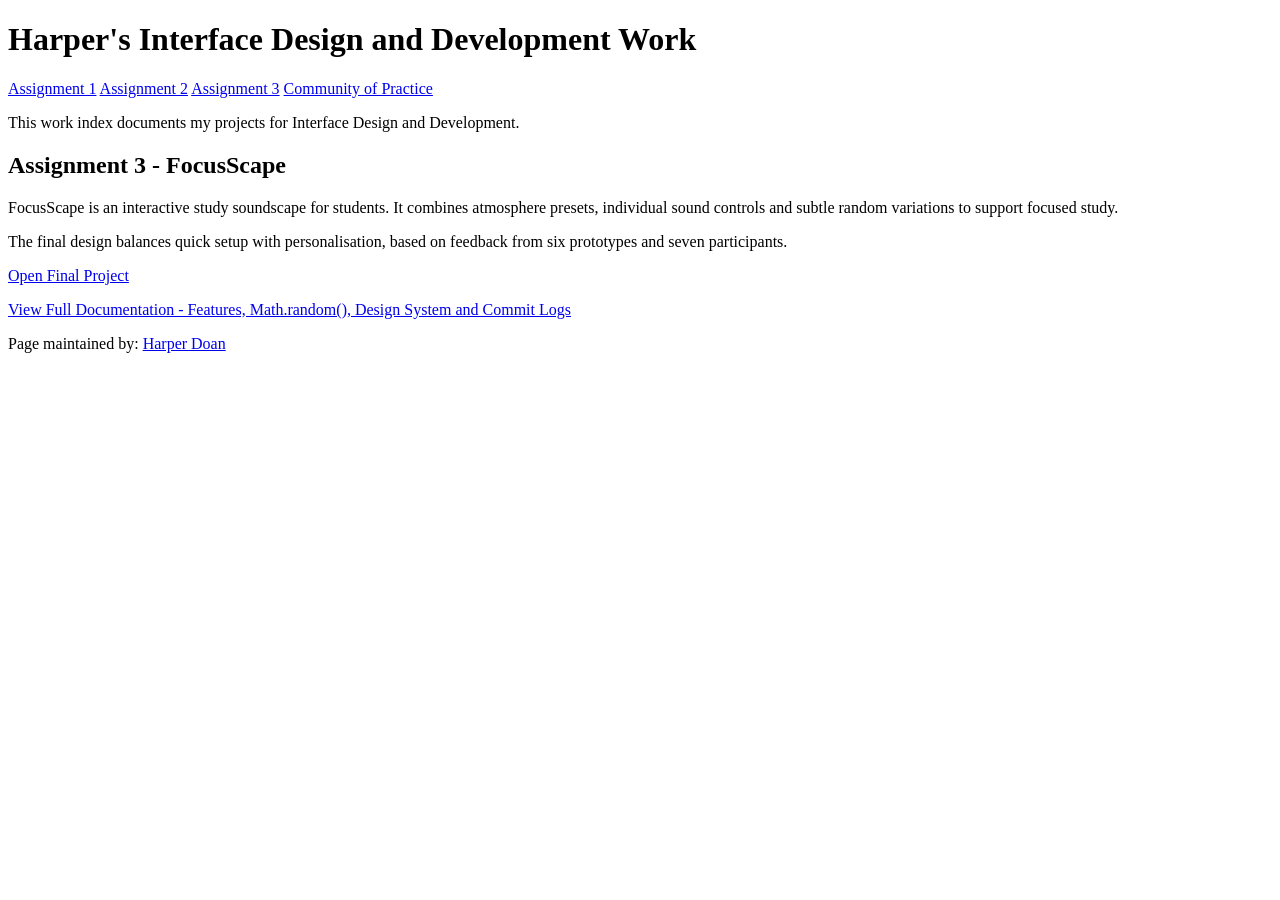
==== commit 12dcb5fd: "Add final Assignment 3 documentation and work index" ====
--- a/index.html
+++ b/index.html
@@ -1,125 +1,88 @@
-<!DOCTYPE html>
+<!doctype html>
 <html lang="en">
 <head>
     <meta charset="UTF-8">
-    <meta name="viewport" content="width=device-width, initial-scale=1.0">
+    <meta name="viewport"
+          content="width=device-width, user-scalable=no, initial-scale=1.0, maximum-scale=1.0, minimum-scale=1.0">
+    <meta http-equiv="X-UA-Compatible" content="ie=edge">
 
-    <title>FocusScape | Variation Feedback</title>
+<!-- !!!!! -->
+<!--    change this to refer to your specific page  -->
+    <title>Harper's Work Index</title>
 
-    <link rel="icon" type="image/png" href="assets/icons/favicon.png">
+<!-- !!!!! -->
+<!--  change this to your preferred icon  -->
+    <!-- favicon was sourced from favicon.io but the original graphics are copyright 2020 Twitter, Inc
+    and other contributors -->
+    <!-- They are licensed under CC-BY 4.0 as linked below -->
+    <!-- https://creativecommons.org/licenses/by/4.0/ -->
+    <link rel="icon" type="image/png" href="./assets/icons/favicon.png">
+
     <link rel="stylesheet" href="reset.css">
-    <link rel="stylesheet" href="prototype.css">
+    <link rel="stylesheet" href="style.css">
 </head>
-
 <body>
 
-    <main class="prototype">
+    <header>
+<!-- !!!!! -->
+<!--    change this to your preferred online name  -->
+        <h1>Harper's Interface Design and Development Work</h1>
+    </header>
 
-        <header>
-            <p class="label">FocusScape - Prototype 06</p>
+    <div class="mainNavContainer">
 
-            <h1>Variation Feedback</h1>
+        <nav>
+            <a href="assignment1.html">Assignment 1</a>  
+            <a href="assignment2.html">Assignment 2</a>
+            <a href="assignment3.html">Assignment 3</a>
+            <a href="https://au.miro.com/app/board/u3jVOf5JEwg=/?share_link_id=64603921437" target="_blank">Community of Practice</a>
+        </nav>
 
-            <p class="intro">
-                A randomised soundscape that explains what changed after each variation.
-            </p>
-        </header>
+        <main>
+            <section id="intro-section">
+                <p> This work index documents my projects for Interface Design and Development.</p>
+                <h2>Assignment 3 - FocusScape</h2>
 
+                <p>
+                    FocusScape is an interactive study soundscape for students.
+                    It combines atmosphere presets, individual sound controls
+                    and subtle random variations to support focused study.
+                </p>
 
-        <section class="player">
+                <p>
+                    The final design balances quick setup with personalisation,
+                    based on feedback from six prototypes and seven participants.
+                </p>
 
-            <div class="session-status">
+                <p>
+                    <a href="https://harperdoan.github.io/FocusScape-final/" target="_blank">
+                        Open Final Project
+                    </a>
+                </p>
 
-                <div>
-                    <p class="small-label">Current session</p>
-                    <p id="status">Ready to focus</p>
-                </div>
+                <p>
+                    <a href="assignment3.html">
+                        View Full Documentation - Features, Math.random(),
+                        Design System and Commit Logs
+                    </a>
+                </p>
+            </section>
+        </main>
 
-                <button id="playButton">
-                    Start Soundscape
-                </button>
+        <!-- this is an empty element which helps with spacing -->
+        <aside></aside>
 
-            </div>
+    </div>
 
-
-            <div class="variation-panel">
-
-                <div class="variation-heading">
-
-                    <div>
-                        <p class="small-label">Current variation</p>
-                        <p class="variation-title" id="variationTitle">
-                            Variation 1
-                        </p>
-                    </div>
-
-                    <button id="generateButton">
-                        New Variation
-                    </button>
-
-                </div>
-
-
-                <div class="mix-grid">
-
-                    <div class="mix-item">
-                        <span>Rain</span>
-                        <strong id="rainValue">30%</strong>
-                    </div>
-
-                    <div class="mix-item">
-                        <span>Café</span>
-                        <strong id="cafeValue">22%</strong>
-                    </div>
-
-                    <div class="mix-item">
-                        <span>Wind</span>
-                        <strong id="windValue">18%</strong>
-                    </div>
-
-                    <div class="mix-item">
-                        <span>Tone</span>
-                        <strong id="toneValue">16%</strong>
-                    </div>
-
-                </div>
-
-
-                <div class="feedback">
-
-                    <p class="small-label">
-                        What changed
-                    </p>
-
-                    <div id="feedbackList" class="feedback-list">
-                        <p>No changes yet.</p>
-                    </div>
-
-                </div>
-
-            </div>
-
-        </section>
-
-
-        <section class="prototype-note">
-
-            <p class="small-label">
-                Design Area - Randomisation & Feedback
-            </p>
-
-            <p>
-                This prototype makes random changes more visible by describing
-                which sound layers increased or decreased. It explores whether
-                clear feedback helps users understand the behaviour of the
-                randomisation without adding too much distraction.
-            </p>
-
-        </section>
-
-    </main>
-
-    <script src="prototype.js"></script>
-
+    <footer>
+        <p>
+<!-- !!!!! -->
+<!--    change this to your preferred online name and update link to refer to your github page  -->
+            Page maintained by:
+            <a href="https://github.com/harperdoan" target="_blank">
+            Harper Doan
+            </a>
+        </p>
+    </footer>
 </body>
 </html>
